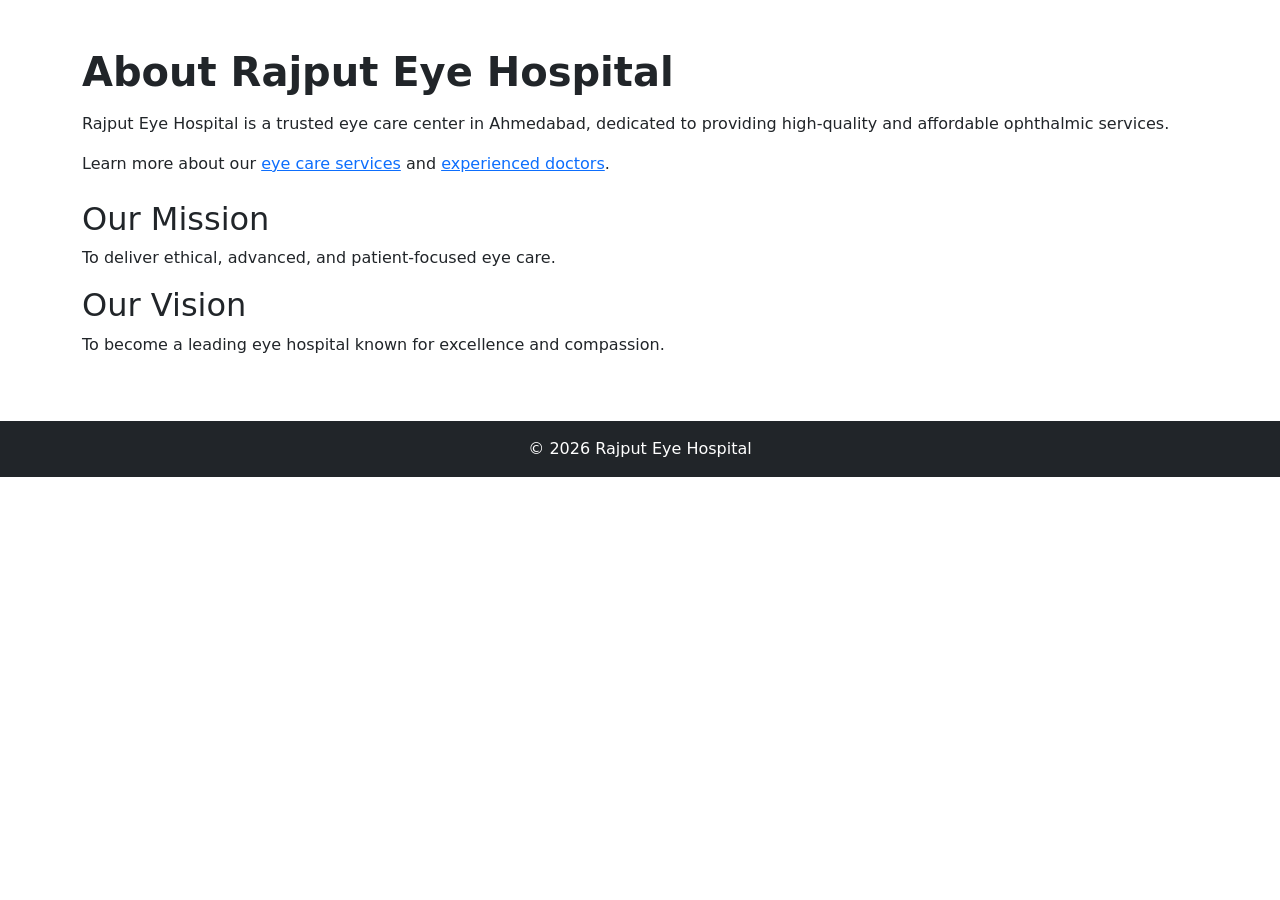
==== about.html @ c70f04df "Add files via upload" ====
<!DOCTYPE html>
<html lang="en">
<head>
  <meta charset="UTF-8">
  <title>About Us | Rajput Eye Hospital</title>
  <meta name="description" content="Learn about Rajput Eye Hospital, our mission, vision, and commitment to quality eye care in Ahmedabad.">
  <meta name="viewport" content="width=device-width, initial-scale=1.0">
  <link href="https://cdn.jsdelivr.net/npm/bootstrap@5.3.2/dist/css/bootstrap.min.css" rel="stylesheet">
</head>
<body>

<section class="container py-5">
  <h1 class="fw-bold">About Rajput Eye Hospital</h1>
  <p class="mt-3">
    Rajput Eye Hospital is a trusted eye care center in Ahmedabad, dedicated to providing
    high-quality and affordable ophthalmic services.
  </p>

  <p>
    Learn more about our <a href="services.html">eye care services</a>
    and <a href="doctors.html">experienced doctors</a>.
  </p>

  <h2 class="mt-4">Our Mission</h2>
  <p>To deliver ethical, advanced, and patient-focused eye care.</p>

  <h2 class="mt-3">Our Vision</h2>
  <p>To become a leading eye hospital known for excellence and compassion.</p>
</section>

<footer class="bg-dark text-white text-center py-3">
  © 2026 Rajput Eye Hospital
</footer>

</body>
</html>
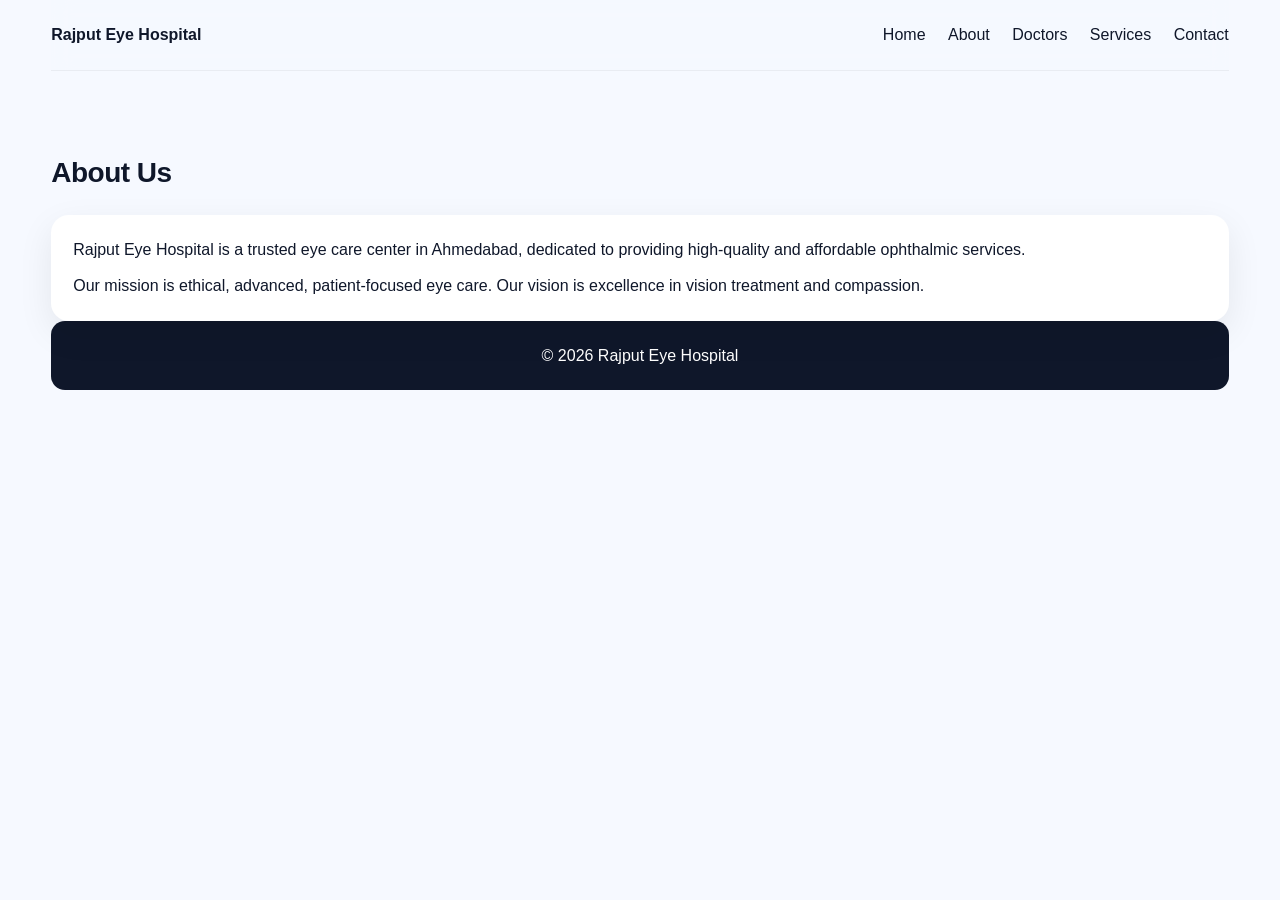
==== commit 729d0964: "Updated" ====
--- a/about.html
+++ b/about.html
@@ -1,36 +1,46 @@
 <!DOCTYPE html>
-<html lang="en">
+<html>
 <head>
-  <meta charset="UTF-8">
-  <title>About Us | Rajput Eye Hospital</title>
-  <meta name="description" content="Learn about Rajput Eye Hospital, our mission, vision, and commitment to quality eye care in Ahmedabad.">
-  <meta name="viewport" content="width=device-width, initial-scale=1.0">
-  <link href="https://cdn.jsdelivr.net/npm/bootstrap@5.3.2/dist/css/bootstrap.min.css" rel="stylesheet">
+  <title>About | Rajput Eye Hospital</title>
+  <meta name="viewport" content="width=device-width, initial-scale=1">
+  <link rel="stylesheet" href="css/style.css">
 </head>
+
 <body>
 
-<section class="container py-5">
-  <h1 class="fw-bold">About Rajput Eye Hospital</h1>
-  <p class="mt-3">
-    Rajput Eye Hospital is a trusted eye care center in Ahmedabad, dedicated to providing
-    high-quality and affordable ophthalmic services.
-  </p>
+<div class="container">
 
-  <p>
-    Learn more about our <a href="services.html">eye care services</a>
-    and <a href="doctors.html">experienced doctors</a>.
-  </p>
+  <div class="nav">
+    <div><b>Rajput Eye Hospital</b></div>
+    <div>
+      <a href="index.html">Home</a>
+      <a href="about.html">About</a>
+      <a href="doctors.html">Doctors</a>
+      <a href="services.html">Services</a>
+      <a href="contact.html">Contact</a>
+    </div>
+  </div>
 
-  <h2 class="mt-4">Our Mission</h2>
-  <p>To deliver ethical, advanced, and patient-focused eye care.</p>
+  <section class="section">
+    <h2>About Us</h2>
 
-  <h2 class="mt-3">Our Vision</h2>
-  <p>To become a leading eye hospital known for excellence and compassion.</p>
-</section>
+    <div class="card">
+      <p>
+        Rajput Eye Hospital is a trusted eye care center in Ahmedabad,
+        dedicated to providing high-quality and affordable ophthalmic services.
+      </p>
 
-<footer class="bg-dark text-white text-center py-3">
-  © 2026 Rajput Eye Hospital
-</footer>
+      <p style="margin-top:10px;">
+        Our mission is ethical, advanced, patient-focused eye care.
+        Our vision is excellence in vision treatment and compassion.
+      </p>
+    </div>
+  </section>
 
+  <footer>© 2026 Rajput Eye Hospital</footer>
+
+</div>
+
+<script src="js/script.js"></script>
 </body>
-</html>
+</html>
--- a/css/style.css
+++ b/css/style.css
@@ -0,0 +1,278 @@
+:root{
+  --primary:#2563eb;
+  --dark:#0f172a;
+  --bg:#f6f9ff;
+  --text:#0f172a;
+  --muted:#64748b;
+  --card:#fff;
+  --radius:18px;
+}
+
+*{
+  margin:0;
+  padding:0;
+  box-sizing:border-box;
+  font-family:Inter, sans-serif;
+}
+
+body{
+  background:var(--bg);
+  color:var(--text);
+  line-height:1.6;
+}
+
+/* CONTAINER */
+.container{
+  width:92%;
+  max-width:1200px;
+  margin:auto;
+}
+
+/* NAV */
+.nav{
+  display:flex;
+  justify-content:space-between;
+  align-items:center;
+  padding:22px 0;
+}
+
+.nav a{
+  margin-left:18px;
+  text-decoration:none;
+  color:var(--text);
+  font-weight:500;
+  transition:.3s;
+}
+
+.nav a:hover{
+  color:var(--primary);
+}
+
+/* HERO (ELITE STORY STYLE) */
+.hero{
+  background:linear-gradient(135deg,var(--primary),#1e3a8a);
+  color:#fff;
+  padding:120px 25px;
+  text-align:center;
+  border-radius:26px;
+  box-shadow:0 20px 60px rgba(37,99,235,0.25);
+}
+
+.hero h1{
+  font-size:52px;
+  letter-spacing:-1px;
+}
+
+.hero p{
+  margin-top:12px;
+  font-size:18px;
+  opacity:.9;
+}
+
+/* BUTTON */
+.btn{
+  display:inline-block;
+  margin-top:22px;
+  padding:12px 24px;
+  background:#fff;
+  color:var(--primary);
+  border-radius:12px;
+  text-decoration:none;
+  font-weight:600;
+  transition:.3s;
+}
+
+.btn:hover{
+  transform:scale(1.05);
+}
+
+/* SECTION */
+.section{
+  margin-top:80px;
+}
+
+.section h2{
+  font-size:28px;
+  margin-bottom:20px;
+}
+
+/* GRID */
+.grid{
+  display:grid;
+  grid-template-columns:repeat(auto-fit,minmax(260px,1fr));
+  gap:22px;
+}
+
+/* CARD */
+.card{
+  background:var(--card);
+  padding:22px;
+  border-radius:var(--radius);
+  box-shadow:0 12px 35px rgba(0,0,0,0.08);
+  transition:.3s;
+  position:relative;
+  overflow:hidden;
+}
+
+.card:hover{
+  transform:translateY(-8px);
+}
+
+.card::before{
+  content:"";
+  position:absolute;
+  top:0;
+  left:0;
+  height:3px;
+  width:0%;
+  background:var(--primary);
+  transition:.4s;
+}
+
+.card:hover::before{
+  width:100%;
+}
+
+/* TRUST SECTION */
+.trust{
+  display:grid;
+  grid-template-columns:repeat(3,1fr);
+  text-align:center;
+  margin:70px 0;
+}
+
+.trust h2{
+  color:var(--primary);
+  font-size:34px;
+}
+
+/* CTA */
+.cta{
+  background:var(--primary);
+  color:#fff;
+  text-align:center;
+  padding:90px 25px;
+  border-radius:26px;
+  margin:80px 0;
+}
+
+/* FOOTER */
+footer{
+  text-align:center;
+  padding:22px;
+  background:var(--dark);
+  color:#fff;
+  border-radius:14px;
+}
+
+/* RESPONSIVE */
+@media(max-width:768px){
+  .hero h1{font-size:30px;}
+  .trust{grid-template-columns:1fr;gap:20px;}
+  .nav{flex-direction:column;gap:10px;}
+}
+/* =========================
+   LEVEL 2 POLISH LAYER
+========================= */
+
+/* Smooth scrolling */
+html {
+  scroll-behavior: smooth;
+}
+
+/* Glass navbar upgrade */
+.nav {
+  position: sticky;
+  top: 0;
+  z-index: 999;
+  background: rgba(246, 249, 255, 0.8);
+  backdrop-filter: blur(10px);
+  border-bottom: 1px solid rgba(0,0,0,0.05);
+}
+
+/* Better hover feel */
+.card {
+  transition: all 0.35s ease;
+}
+
+.card:hover {
+  transform: translateY(-10px) scale(1.02);
+}
+
+/* Button micro interaction */
+.btn {
+  transition: all 0.3s ease;
+}
+
+.btn:active {
+  transform: scale(0.96);
+}
+
+/* Section fade-in base state */
+.section {
+  opacity: 0;
+  transform: translateY(25px);
+  transition: all 0.6s ease;
+}
+
+/* Active reveal state */
+.section.show {
+  opacity: 1;
+  transform: translateY(0);
+}
+
+/* Floating action buttons */
+.floating-btns {
+  position: fixed;
+  right: 18px;
+  bottom: 18px;
+  display: flex;
+  flex-direction: column;
+  gap: 10px;
+  z-index: 1000;
+}
+
+.float-btn {
+  width: 52px;
+  height: 52px;
+  border-radius: 50%;
+  display: flex;
+  align-items: center;
+  justify-content: center;
+  font-size: 20px;
+  color: white;
+  text-decoration: none;
+  box-shadow: 0 10px 25px rgba(0,0,0,0.15);
+  transition: 0.3s;
+}
+
+.float-btn:hover {
+  transform: scale(1.1);
+}
+
+.whatsapp {
+  background: #25D366;
+}
+
+.call {
+  background: #2563eb;
+}
+
+/* Improve typography rhythm */
+.section h2 {
+  letter-spacing: -0.5px;
+}
+
+html, body {
+  height: 100%;
+}
+
+body {
+  display: flex;
+  flex-direction: column;
+  min-height: 100vh;
+}
+
+.container {
+  flex: 1;
+}
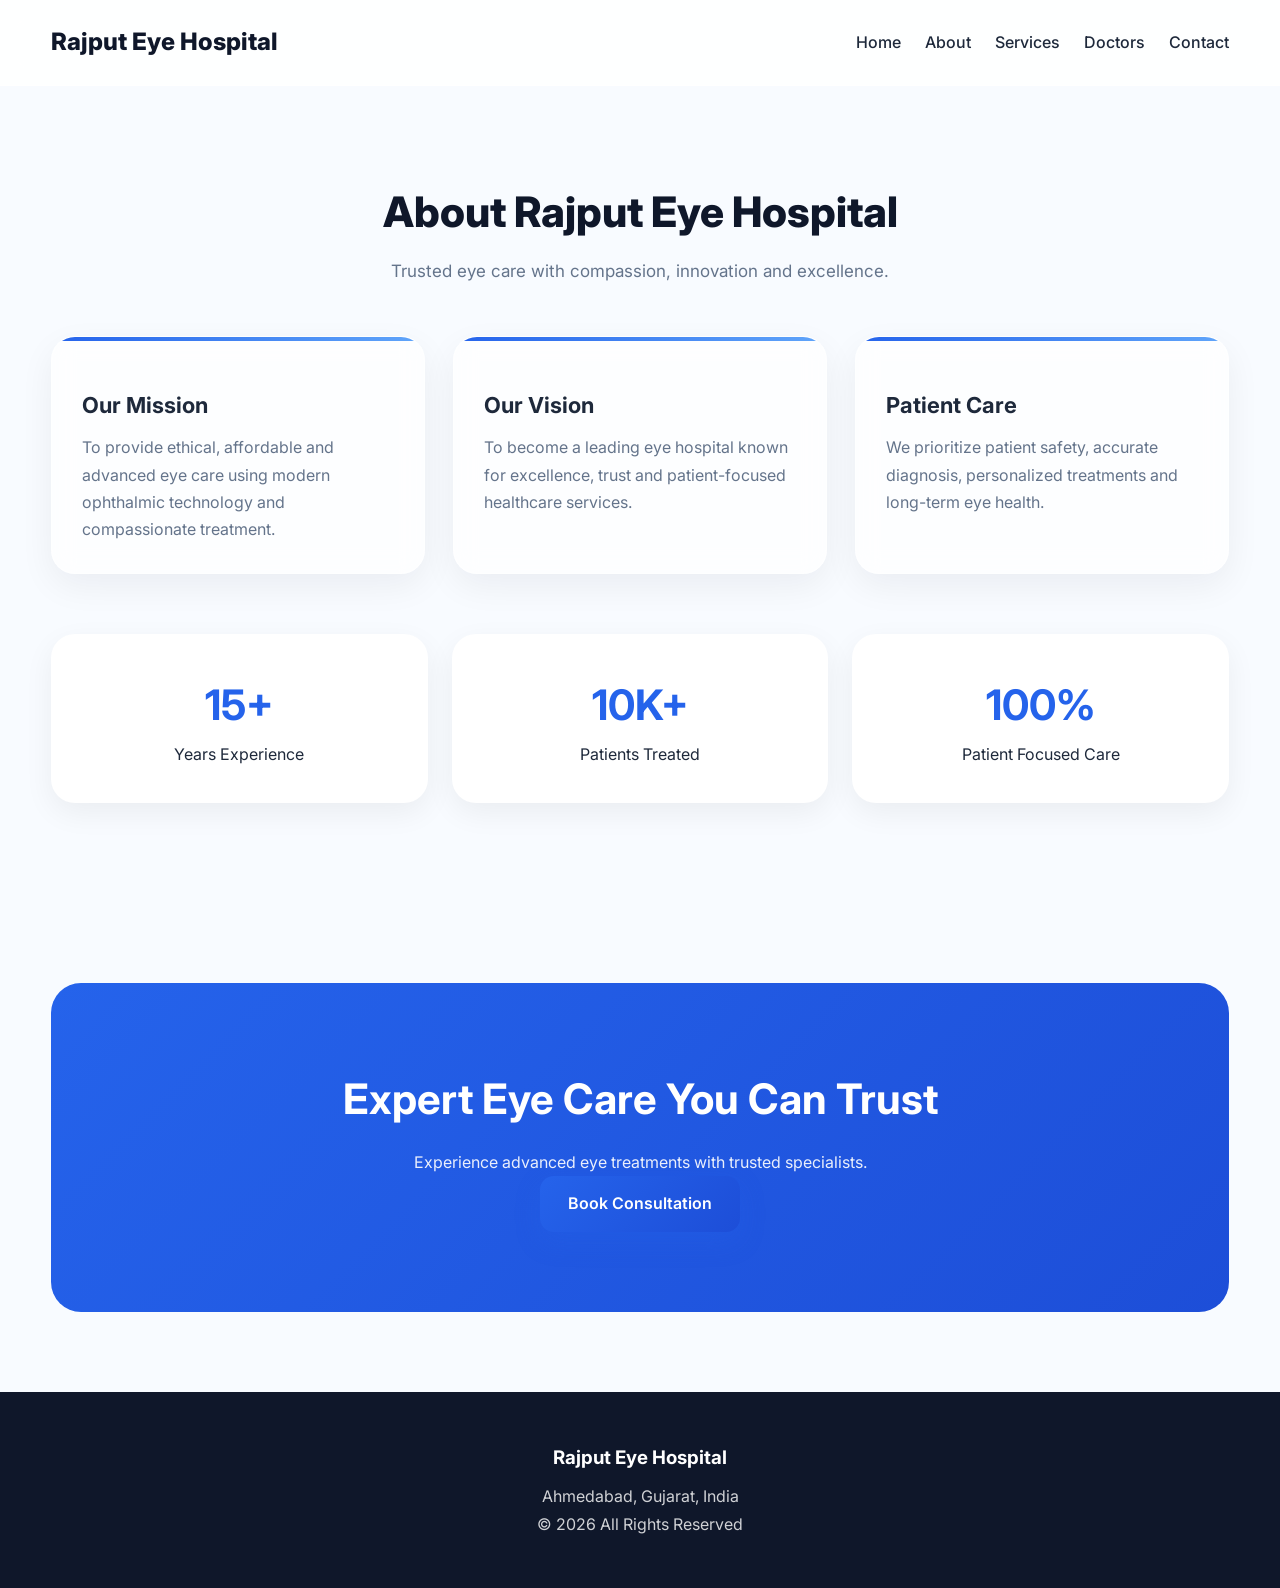
==== commit 5a604398: "Updated" ====
--- a/about.html
+++ b/about.html
@@ -1,46 +1,117 @@
 <!DOCTYPE html>
-<html>
+<html lang="en">
+
 <head>
-  <title>About | Rajput Eye Hospital</title>
-  <meta name="viewport" content="width=device-width, initial-scale=1">
+  <meta charset="UTF-8">
+  <meta name="viewport" content="width=device-width, initial-scale=1.0">
+  <title>About Us | Rajput Eye Hospital</title>
+
   <link rel="stylesheet" href="css/style.css">
+  <link rel="stylesheet" href="css/layout.css">
+  <link rel="stylesheet" href="css/components.css">
+  <link rel="stylesheet" href="css/responsive.css">
 </head>
 
 <body>
 
-<div class="container">
+<header class="navbar">
+  <div class="container nav-container">
 
-  <div class="nav">
-    <div><b>Rajput Eye Hospital</b></div>
-    <div>
+    <div class="logo">Rajput Eye Hospital</div>
+
+    <div class="nav-links">
       <a href="index.html">Home</a>
       <a href="about.html">About</a>
+      <a href="services.html">Services</a>
       <a href="doctors.html">Doctors</a>
-      <a href="services.html">Services</a>
       <a href="contact.html">Contact</a>
     </div>
+
   </div>
+</header>
+
+<main class="container">
 
   <section class="section">
-    <h2>About Us</h2>
 
-    <div class="card">
-      <p>
-        Rajput Eye Hospital is a trusted eye care center in Ahmedabad,
-        dedicated to providing high-quality and affordable ophthalmic services.
-      </p>
+    <div class="section-title">
+      <h2>About Rajput Eye Hospital</h2>
+      <p>Trusted eye care with compassion, innovation and excellence.</p>
+    </div>
 
-      <p style="margin-top:10px;">
-        Our mission is ethical, advanced, patient-focused eye care.
-        Our vision is excellence in vision treatment and compassion.
-      </p>
+    <div class="grid">
+
+      <div class="card">
+        <h3>Our Mission</h3>
+
+        <p>
+          To provide ethical, affordable and advanced eye care
+          using modern ophthalmic technology and compassionate treatment.
+        </p>
+      </div>
+
+      <div class="card">
+        <h3>Our Vision</h3>
+
+        <p>
+          To become a leading eye hospital known for excellence,
+          trust and patient-focused healthcare services.
+        </p>
+      </div>
+
+      <div class="card">
+        <h3>Patient Care</h3>
+
+        <p>
+          We prioritize patient safety, accurate diagnosis,
+          personalized treatments and long-term eye health.
+        </p>
+      </div>
+
     </div>
+
+    <div class="stats">
+
+      <div class="stat-box">
+        <h2>15+</h2>
+        <p>Years Experience</p>
+      </div>
+
+      <div class="stat-box">
+        <h2>10K+</h2>
+        <p>Patients Treated</p>
+      </div>
+
+      <div class="stat-box">
+        <h2>100%</h2>
+        <p>Patient Focused Care</p>
+      </div>
+
+    </div>
+
   </section>
 
-  <footer>© 2026 Rajput Eye Hospital</footer>
+  <section class="cta">
+    <h2>Expert Eye Care You Can Trust</h2>
 
-</div>
+    <p>
+      Experience advanced eye treatments with trusted specialists.
+    </p>
 
-<script src="js/script.js"></script>
+    <a href="contact.html" class="btn-primary">
+      Book Consultation
+    </a>
+  </section>
+
+</main>
+
+<footer>
+  <div class="footer-content">
+    <h3>Rajput Eye Hospital</h3>
+    <p>Ahmedabad, Gujarat, India</p>
+    <p>© 2026 All Rights Reserved</p>
+  </div>
+</footer>
+
 </body>
 </html>
--- a/css/style.css
+++ b/css/style.css
@@ -1,278 +1,73 @@
+@import url('https://fonts.googleapis.com/css2?family=Inter:wght@300;400;500;600;700;800&display=swap');
+
 :root{
   --primary:#2563eb;
+  --primary-dark:#1d4ed8;
   --dark:#0f172a;
-  --bg:#f6f9ff;
-  --text:#0f172a;
+  --text:#1e293b;
   --muted:#64748b;
-  --card:#fff;
-  --radius:18px;
+  --bg:#f8fbff;
+  --white:#ffffff;
+  --border:#e2e8f0;
 }
 
 *{
   margin:0;
   padding:0;
   box-sizing:border-box;
-  font-family:Inter, sans-serif;
+  font-family:'Inter',sans-serif;
+}
+
+html{
+  scroll-behavior:smooth;
 }
 
 body{
   background:var(--bg);
   color:var(--text);
-  line-height:1.6;
+  line-height:1.7;
+  min-height:100vh;
 }
 
-/* CONTAINER */
 .container{
   width:92%;
   max-width:1200px;
   margin:auto;
 }
 
-/* NAV */
-.nav{
-  display:flex;
-  justify-content:space-between;
-  align-items:center;
-  padding:22px 0;
+.section{
+  padding:90px 0;
 }
 
-.nav a{
-  margin-left:18px;
-  text-decoration:none;
-  color:var(--text);
-  font-weight:500;
-  transition:.3s;
+.section-title{
+  text-align:center;
+  margin-bottom:50px;
 }
 
-.nav a:hover{
-  color:var(--primary);
+.section-title h2{
+  font-size:42px;
+  font-weight:800;
+  color:var(--dark);
 }
 
-/* HERO (ELITE STORY STYLE) */
-.hero{
-  background:linear-gradient(135deg,var(--primary),#1e3a8a);
-  color:#fff;
-  padding:120px 25px;
-  text-align:center;
-  border-radius:26px;
-  box-shadow:0 20px 60px rgba(37,99,235,0.25);
+.section-title p{
+  color:var(--muted);
+  margin-top:10px;
+  font-size:17px;
 }
 
-.hero h1{
-  font-size:52px;
-  letter-spacing:-1px;
-}
-
-.hero p{
-  margin-top:12px;
-  font-size:18px;
-  opacity:.9;
-}
-
-/* BUTTON */
-.btn{
+.btn-primary{
   display:inline-block;
-  margin-top:22px;
-  padding:12px 24px;
-  background:#fff;
-  color:var(--primary);
-  border-radius:12px;
+  background:linear-gradient(135deg,var(--primary),var(--primary-dark));
+  color:white;
+  padding:14px 28px;
+  border-radius:14px;
   text-decoration:none;
   font-weight:600;
   transition:.3s;
+  box-shadow:0 10px 25px rgba(37,99,235,0.25);
 }
 
-.btn:hover{
-  transform:scale(1.05);
-}
-
-/* SECTION */
-.section{
-  margin-top:80px;
-}
-
-.section h2{
-  font-size:28px;
-  margin-bottom:20px;
-}
-
-/* GRID */
-.grid{
-  display:grid;
-  grid-template-columns:repeat(auto-fit,minmax(260px,1fr));
-  gap:22px;
-}
-
-/* CARD */
-.card{
-  background:var(--card);
-  padding:22px;
-  border-radius:var(--radius);
-  box-shadow:0 12px 35px rgba(0,0,0,0.08);
-  transition:.3s;
-  position:relative;
-  overflow:hidden;
-}
-
-.card:hover{
-  transform:translateY(-8px);
-}
-
-.card::before{
-  content:"";
-  position:absolute;
-  top:0;
-  left:0;
-  height:3px;
-  width:0%;
-  background:var(--primary);
-  transition:.4s;
-}
-
-.card:hover::before{
-  width:100%;
-}
-
-/* TRUST SECTION */
-.trust{
-  display:grid;
-  grid-template-columns:repeat(3,1fr);
-  text-align:center;
-  margin:70px 0;
-}
-
-.trust h2{
-  color:var(--primary);
-  font-size:34px;
-}
-
-/* CTA */
-.cta{
-  background:var(--primary);
-  color:#fff;
-  text-align:center;
-  padding:90px 25px;
-  border-radius:26px;
-  margin:80px 0;
-}
-
-/* FOOTER */
-footer{
-  text-align:center;
-  padding:22px;
-  background:var(--dark);
-  color:#fff;
-  border-radius:14px;
-}
-
-/* RESPONSIVE */
-@media(max-width:768px){
-  .hero h1{font-size:30px;}
-  .trust{grid-template-columns:1fr;gap:20px;}
-  .nav{flex-direction:column;gap:10px;}
-}
-/* =========================
-   LEVEL 2 POLISH LAYER
-========================= */
-
-/* Smooth scrolling */
-html {
-  scroll-behavior: smooth;
-}
-
-/* Glass navbar upgrade */
-.nav {
-  position: sticky;
-  top: 0;
-  z-index: 999;
-  background: rgba(246, 249, 255, 0.8);
-  backdrop-filter: blur(10px);
-  border-bottom: 1px solid rgba(0,0,0,0.05);
-}
-
-/* Better hover feel */
-.card {
-  transition: all 0.35s ease;
-}
-
-.card:hover {
-  transform: translateY(-10px) scale(1.02);
-}
-
-/* Button micro interaction */
-.btn {
-  transition: all 0.3s ease;
-}
-
-.btn:active {
-  transform: scale(0.96);
-}
-
-/* Section fade-in base state */
-.section {
-  opacity: 0;
-  transform: translateY(25px);
-  transition: all 0.6s ease;
-}
-
-/* Active reveal state */
-.section.show {
-  opacity: 1;
-  transform: translateY(0);
-}
-
-/* Floating action buttons */
-.floating-btns {
-  position: fixed;
-  right: 18px;
-  bottom: 18px;
-  display: flex;
-  flex-direction: column;
-  gap: 10px;
-  z-index: 1000;
-}
-
-.float-btn {
-  width: 52px;
-  height: 52px;
-  border-radius: 50%;
-  display: flex;
-  align-items: center;
-  justify-content: center;
-  font-size: 20px;
-  color: white;
-  text-decoration: none;
-  box-shadow: 0 10px 25px rgba(0,0,0,0.15);
-  transition: 0.3s;
-}
-
-.float-btn:hover {
-  transform: scale(1.1);
-}
-
-.whatsapp {
-  background: #25D366;
-}
-
-.call {
-  background: #2563eb;
-}
-
-/* Improve typography rhythm */
-.section h2 {
-  letter-spacing: -0.5px;
-}
-
-html, body {
-  height: 100%;
-}
-
-body {
-  display: flex;
-  flex-direction: column;
-  min-height: 100vh;
-}
-
-.container {
-  flex: 1;
+.btn-primary:hover{
+  transform:translateY(-3px);
 }
--- a/css/layout.css
+++ b/css/layout.css
@@ -0,0 +1,102 @@
+/* NAVBAR */
+
+.navbar{
+  position:sticky;
+  top:0;
+  z-index:1000;
+  background:rgba(255,255,255,0.85);
+  backdrop-filter:blur(14px);
+  border-bottom:1px solid rgba(255,255,255,0.3);
+}
+
+.nav-container{
+  display:flex;
+  justify-content:space-between;
+  align-items:center;
+  padding:22px 0;
+}
+
+.logo{
+  font-size:24px;
+  font-weight:800;
+  color:var(--dark);
+}
+
+.nav-links{
+  display:flex;
+  gap:24px;
+}
+
+.nav-links a{
+  text-decoration:none;
+  color:var(--text);
+  font-weight:500;
+  transition:.3s;
+  position:relative;
+}
+
+.nav-links a:hover{
+  color:var(--primary);
+}
+
+.nav-links a::after{
+  content:'';
+  position:absolute;
+  left:0;
+  bottom:-6px;
+  width:0%;
+  height:2px;
+  background:var(--primary);
+  transition:.3s;
+}
+
+.nav-links a:hover::after{
+  width:100%;
+}
+
+/* HERO */
+
+.hero{
+  padding:130px 20px;
+  text-align:center;
+  background:
+  linear-gradient(rgba(37,99,235,0.88),rgba(29,78,216,0.88)),
+  url('../images/hospital.jpg') center/cover;
+  border-radius:32px;
+  color:white;
+  margin-top:30px;
+  box-shadow:0 25px 70px rgba(37,99,235,0.25);
+}
+
+.hero h1{
+  font-size:62px;
+  font-weight:800;
+  line-height:1.1;
+}
+
+.hero p{
+  margin-top:20px;
+  font-size:19px;
+  opacity:.92;
+}
+
+/* FOOTER */
+
+footer{
+  background:var(--dark);
+  color:white;
+  margin-top:80px;
+  padding:50px 20px;
+}
+
+.footer-content{
+  text-align:center;
+}
+
+.footer-content h3{
+  margin-bottom:10px;
+}
+
+.footer-content p{
+  opacity:.8;
+}
--- a/css/components.css
+++ b/css/components.css
@@ -0,0 +1,193 @@
+.grid{
+  display:grid;
+  grid-template-columns:repeat(auto-fit,minmax(260px,1fr));
+  gap:28px;
+}
+
+.card{
+  background:rgba(255,255,255,0.75);
+  backdrop-filter:blur(12px);
+  border:1px solid rgba(255,255,255,0.4);
+  border-radius:24px;
+  padding:30px;
+  transition:.35s;
+  position:relative;
+  overflow:hidden;
+  box-shadow:0 12px 35px rgba(15,23,42,0.06);
+}
+
+.card:hover{
+  transform:translateY(-10px);
+  box-shadow:0 25px 50px rgba(15,23,42,0.12);
+}
+
+.card::before{
+  content:'';
+  position:absolute;
+  top:0;
+  left:0;
+  width:100%;
+  height:4px;
+  background:linear-gradient(90deg,var(--primary),#60a5fa);
+}
+
+.card h3{
+  margin-top:20px;
+  font-size:22px;
+}
+
+.card p{
+  color:var(--muted);
+  margin-top:10px;
+}
+
+.stats{
+  display:grid;
+  grid-template-columns:repeat(auto-fit,minmax(200px,1fr));
+  gap:24px;
+  margin-top:60px;
+}
+
+.stat-box{
+  background:white;
+  padding:35px;
+  border-radius:24px;
+  text-align:center;
+  box-shadow:0 10px 30px rgba(0,0,0,0.06);
+}
+
+.stat-box h2{
+  color:var(--primary);
+  font-size:42px;
+}
+
+.cta{
+  margin-top:90px;
+  background:linear-gradient(135deg,var(--primary),var(--primary-dark));
+  padding:80px 20px;
+  border-radius:30px;
+  text-align:center;
+  color:white;
+}
+
+.cta h2{
+  font-size:42px;
+}
+
+.cta p{
+  margin-top:15px;
+  opacity:.9;
+}
+
+form{
+  margin-top:40px;
+}
+
+input,textarea{
+  width:100%;
+  padding:16px;
+  margin-bottom:20px;
+  border-radius:14px;
+  border:1px solid var(--border);
+  background:white;
+  outline:none;
+}
+
+textarea{
+  height:150px;
+}
+
+/* PREMIUM SECTION SPACING */
+
+.section{
+  position:relative;
+}
+
+/* PREMIUM CARD ICON */
+
+.icon-circle{
+  width:70px;
+  height:70px;
+  border-radius:20px;
+  display:flex;
+  align-items:center;
+  justify-content:center;
+  background:linear-gradient(135deg,#dbeafe,#eff6ff);
+  margin-bottom:20px;
+  font-size:28px;
+  color:var(--primary);
+}
+
+/* PREMIUM BADGE */
+
+.badge{
+  display:inline-block;
+  background:#eff6ff;
+  color:var(--primary);
+  padding:8px 14px;
+  border-radius:30px;
+  font-size:14px;
+  font-weight:600;
+  margin-bottom:18px;
+}
+
+/* CARD HOVER IMPROVEMENT */
+
+.card:hover h3{
+  color:var(--primary);
+}
+
+/* TESTIMONIAL */
+
+.testimonial{
+  font-style:italic;
+  color:var(--muted);
+}
+
+/* PREMIUM DOCTOR IMAGE */
+
+.doctor-image{
+  width:100%;
+  height:340px;
+  object-fit:cover;
+  border-radius:20px;
+}
+
+/* FLOATING CONTACT BUTTON */
+
+.floating-contact{
+  position:fixed;
+  bottom:24px;
+  right:24px;
+  width:65px;
+  height:65px;
+  border-radius:50%;
+  background:linear-gradient(135deg,var(--primary),var(--primary-dark));
+  display:flex;
+  justify-content:center;
+  align-items:center;
+  color:white;
+  font-size:28px;
+  text-decoration:none;
+  z-index:1000;
+  box-shadow:0 15px 35px rgba(37,99,235,0.3);
+  transition:.3s;
+}
+
+.floating-contact:hover{
+  transform:translateY(-5px);
+}
+
+/* MAP SECTION */
+
+.map-wrapper{
+  border-radius:28px;
+  overflow:hidden;
+  box-shadow:0 20px 60px rgba(0,0,0,.08);
+  margin-top:40px;
+  border:1px solid rgba(255,255,255,.5);
+}
+
+.map-wrapper iframe{
+  display:block;
+}
--- a/css/responsive.css
+++ b/css/responsive.css
@@ -0,0 +1,29 @@
+@media(max-width:768px){
+
+  .nav-container{
+    flex-direction:column;
+    gap:18px;
+  }
+
+  .nav-links{
+    flex-wrap:wrap;
+    justify-content:center;
+  }
+
+  .hero{
+    padding:90px 20px;
+  }
+
+  .hero h1{
+    font-size:38px;
+  }
+
+  .section-title h2{
+    font-size:32px;
+  }
+
+  .cta h2{
+    font-size:30px;
+  }
+
+}
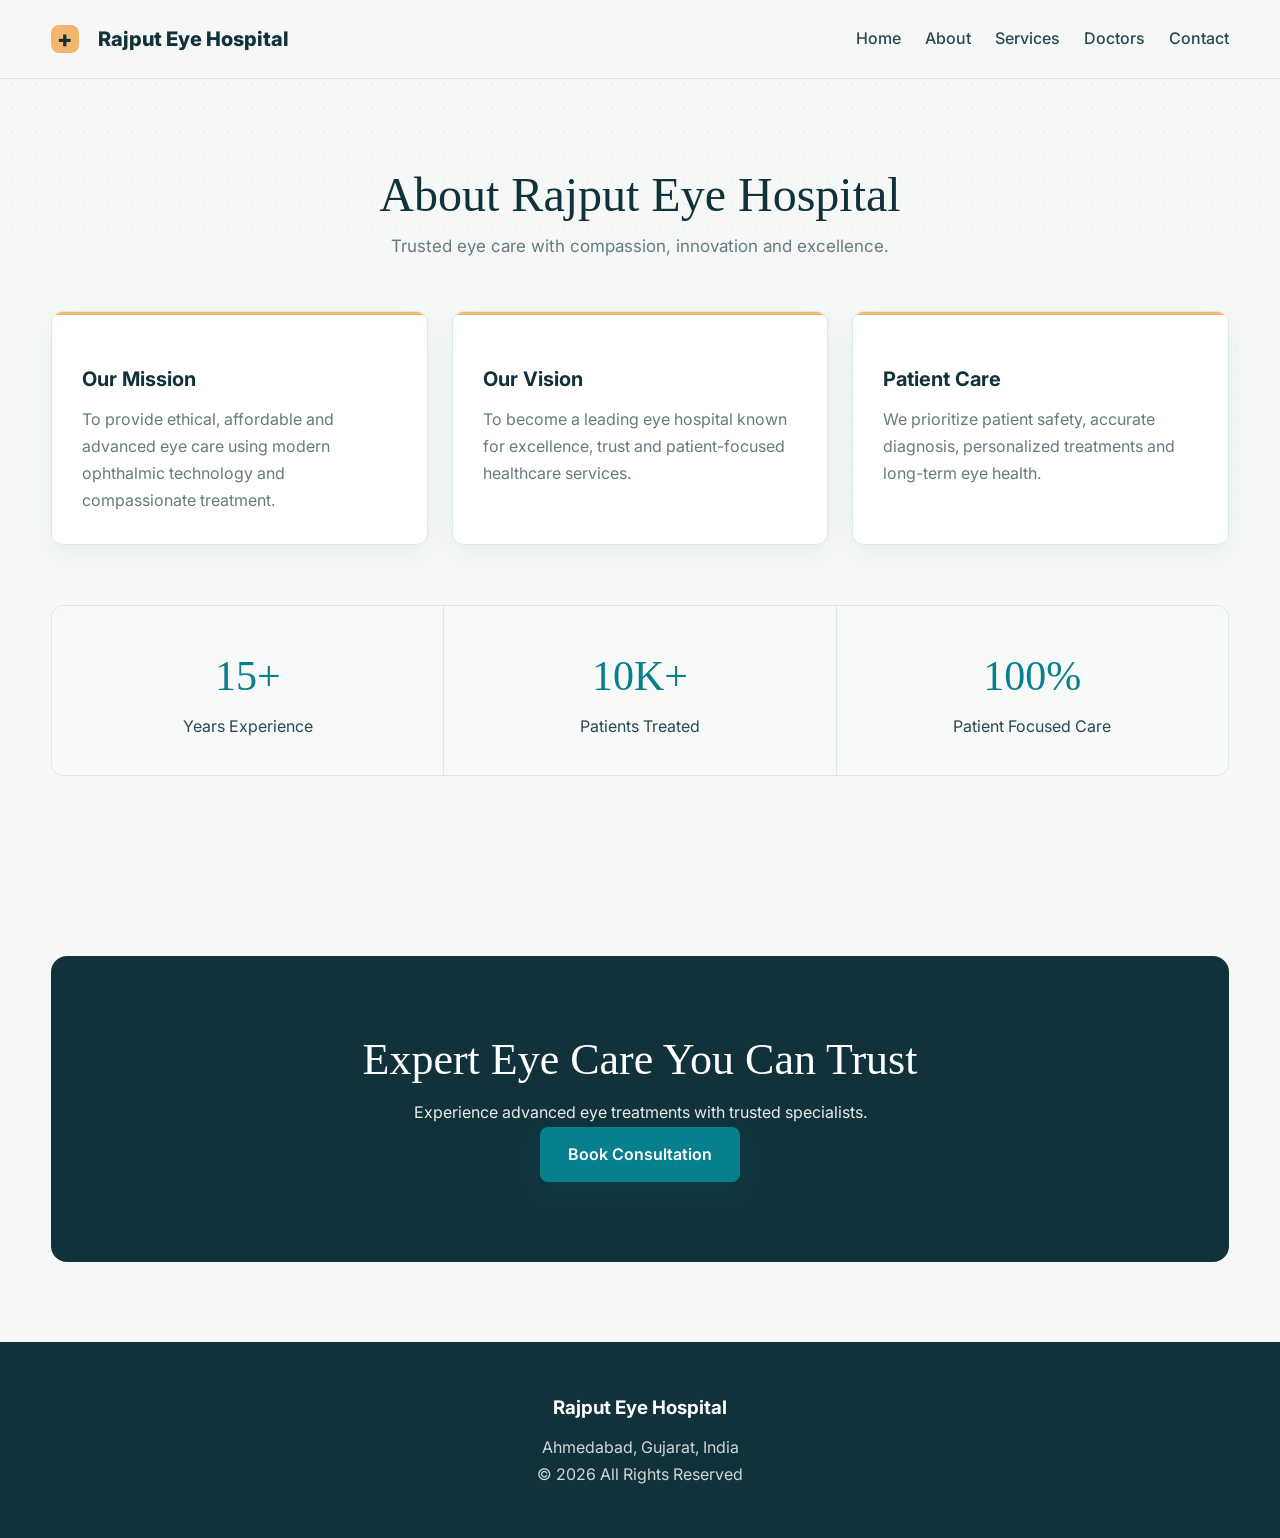
==== commit 0d1d74af: "Design update" ====
--- a/about.html
+++ b/about.html
@@ -5,11 +5,14 @@
   <meta charset="UTF-8">
   <meta name="viewport" content="width=device-width, initial-scale=1.0">
   <title>About Us | Rajput Eye Hospital</title>
+  <meta name="description" content="Learn about Rajput Eye Hospital's patient-focused approach to specialist eye care in Ahmedabad.">
+  <meta name="referrer" content="strict-origin-when-cross-origin">
 
   <link rel="stylesheet" href="css/style.css">
   <link rel="stylesheet" href="css/layout.css">
   <link rel="stylesheet" href="css/components.css">
   <link rel="stylesheet" href="css/responsive.css">
+  <link rel="stylesheet" href="https://cdnjs.cloudflare.com/ajax/libs/font-awesome/6.5.1/css/all.min.css">
 </head>
 
 <body>
@@ -20,11 +23,11 @@
     <div class="logo">Rajput Eye Hospital</div>
 
     <div class="nav-links">
-      <a href="index.html">Home</a>
-      <a href="about.html">About</a>
-      <a href="services.html">Services</a>
-      <a href="doctors.html">Doctors</a>
-      <a href="contact.html">Contact</a>
+      <a href="index.html#home">Home</a>
+      <a href="index.html#about">About</a>
+      <a href="index.html#services">Services</a>
+      <a href="index.html#doctors">Doctors</a>
+      <a href="index.html#contact">Contact</a>
     </div>
 
   </div>
@@ -113,5 +116,6 @@
   </div>
 </footer>
 
+<script src="js/script.js" defer></script>
 </body>
 </html>
--- a/css/responsive.css
+++ b/css/responsive.css
@@ -26,4 +26,32 @@
     font-size:30px;
   }
 
-}+}
+
+/* Shared refreshed visual system */
+:root{--primary:#087f8c;--primary-dark:#05616b;--accent:#f2b66d;--dark:#12323b;--text:#294850;--muted:#657b80;--bg:#f5f8f6;--border:#dce8e5;--soft:#e8f2ef}
+*{font-family:'Manrope','Inter',sans-serif}
+body{background:var(--bg);color:var(--text)}
+body::before{content:"";position:fixed;inset:0;pointer-events:none;opacity:.35;background-image:radial-gradient(#c9ddd8 1px,transparent 1px);background-size:24px 24px;mask-image:linear-gradient(to bottom,black,transparent 70%);z-index:-1}
+.logo{display:flex;align-items:center;font-size:20px;color:var(--dark)}
+.logo::before{content:'+';display:inline-grid;place-items:center;width:28px;height:28px;margin-right:9px;border-radius:8px;background:var(--accent);color:var(--dark);font-size:23px;line-height:1}
+.navbar{background:rgba(245,248,246,.92);border-bottom:1px solid var(--border)}
+.nav-links a[aria-current="page"]{color:var(--primary);font-weight:800}
+.section-title h2,.cta h2{font-family:'DM Serif Display',serif;font-weight:400;line-height:1.1}
+.section-title h2{font-size:48px;color:var(--dark)}
+.hero{position:relative;overflow:hidden;text-align:left;padding:96px clamp(24px,7vw,90px);border-radius:18px;background:linear-gradient(100deg,rgba(9,61,69,.96),rgba(9,61,69,.62)),url('../images/hospital.jpg') center/cover;box-shadow:0 28px 65px rgba(18,50,59,.18)}
+.hero h1{max-width:700px;font-family:'DM Serif Display',serif;font-size:clamp(44px,6vw,76px);font-weight:400;line-height:1.03}.hero p{max-width:620px;margin:24px 0 30px;font-size:18px}.hero .btn-primary{background:var(--accent);color:var(--dark);box-shadow:none}
+.btn-primary{background:var(--primary);border-radius:8px;box-shadow:0 10px 25px rgba(8,127,140,.18)}.btn-primary:hover{background:var(--primary-dark);transform:translateY(-2px)}
+.grid{gap:24px}.card{background:rgba(255,255,255,.9);border:1px solid var(--border);border-radius:12px;box-shadow:0 10px 28px rgba(18,50,59,.06);padding:30px}.card::before{height:3px;background:var(--accent)}.card:hover{transform:translateY(-5px);box-shadow:0 18px 36px rgba(18,50,59,.11)}.card h3{color:var(--dark);font-size:20px}.card:hover h3{color:var(--primary)}
+.icon-circle{width:58px;height:58px;border-radius:12px;background:var(--soft);color:var(--primary);font-size:23px}.badge{background:var(--soft);color:var(--primary);border-radius:5px;padding:6px 10px;font-size:11px;text-transform:uppercase}
+.stats{gap:1px;background:var(--border);border:1px solid var(--border);border-radius:12px;overflow:hidden}.stat-box{border-radius:0;background:rgba(255,255,255,.78);box-shadow:none}.stat-box h2{font-family:'DM Serif Display',serif;font-weight:400;color:var(--primary)}
+.cta{border-radius:16px;background:var(--dark)}.cta h2{font-size:44px}.map-wrapper{border-radius:12px;border:1px solid var(--border)}
+input,textarea,select{font:inherit;color:var(--text);border-radius:8px;border:1px solid var(--border);background:#fbfdfc}input:focus,textarea:focus,select:focus{border-color:var(--primary);box-shadow:0 0 0 3px rgba(8,127,140,.12);outline:none}.form-label{display:block;margin:0 0 7px;font-size:13px;font-weight:700;color:var(--dark)}.form-note{color:var(--muted);font-size:12px}.form-status{margin-top:16px;color:var(--primary);font-weight:700}
+.floating-contact{width:54px;height:54px;border-radius:10px;background:var(--primary)}
+a:focus-visible,button:focus-visible,input:focus-visible,textarea:focus-visible,select:focus-visible{outline:3px solid var(--accent);outline-offset:3px}
+.trust-strip{display:grid;grid-template-columns:repeat(3,1fr);gap:1px;margin:18px 0 0;background:var(--border);border:1px solid var(--border);border-radius:12px;overflow:hidden}.trust-item{padding:20px;background:rgba(255,255,255,.78)}.trust-item strong{display:block;color:var(--dark);font-size:15px}.trust-item span{display:block;color:var(--muted);font-size:13px}
+.page-header{padding:74px 0 10px}.page-header h1{font-family:'DM Serif Display',serif;color:var(--dark);font-size:clamp(42px,6vw,64px);font-weight:400;line-height:1.05}.page-header p{max-width:620px;margin-top:14px;color:var(--muted);font-size:17px}.section[id]{scroll-margin-top:92px}
+.logo{text-decoration:none;gap:10px}.logo-mark{display:inline-grid;place-items:center;width:34px;height:34px;border-radius:10px;background:var(--primary);color:#fff;font-size:15px}.nav-cta{display:inline-flex!important;align-items:center;gap:7px;background:var(--primary);color:#fff!important;padding:9px 13px;border-radius:7px;font-size:12px!important}.nav-cta::after{display:none}.hero{min-height:560px;display:flex;flex-direction:column;justify-content:center}.hero-actions{display:flex;align-items:center;gap:12px;flex-wrap:wrap}.hero-phone{margin-top:22px;font-size:13px;color:rgba(255,255,255,.82)}.hero-phone a{color:#fff;font-weight:800}.hero-phone span{margin:0 6px;color:rgba(255,255,255,.55)}.btn-secondary{display:inline-block;border:1px solid rgba(255,255,255,.55);border-radius:8px;padding:12px 22px;color:#fff;text-decoration:none;font-weight:800}.btn-secondary:hover{background:rgba(255,255,255,.12)}.trust-item strong{display:flex;align-items:center;gap:8px}.trust-item i{color:var(--primary)}.feature-card{min-height:210px}.doctor-card{display:flex;flex-direction:column}.doctor-card .btn-card{margin-top:auto}.btn-card{border:0;background:transparent;color:var(--primary);font:inherit;font-size:13px;font-weight:800;text-align:left;padding:16px 0 0;cursor:pointer}.btn-card:hover{color:var(--primary-dark)}.btn-card i{margin-left:5px}.split-section{display:grid;grid-template-columns:1.1fr .9fr;gap:60px;align-items:center}.split-section h2{font-family:'DM Serif Display',serif;color:var(--dark);font-size:clamp(38px,5vw,56px);font-weight:400;line-height:1.08;margin:12px 0 18px}.split-section>div>p{color:var(--muted);max-width:560px}.check-list{list-style:none;padding:0;margin:24px 0 0}.check-list li{display:flex;gap:12px;align-items:flex-start;margin:14px 0;color:var(--dark);font-weight:700}.check-list i{color:var(--primary);margin-top:5px}.technology-panel{display:grid;gap:12px;background:var(--dark);padding:20px;border-radius:16px;box-shadow:0 20px 45px rgba(18,50,59,.15)}.technology-panel div{display:grid;grid-template-columns:42px 1fr;column-gap:12px;align-items:center;padding:18px;border:1px solid rgba(255,255,255,.12);border-radius:10px}.technology-panel i{grid-row:span 2;color:var(--accent);font-size:22px}.technology-panel strong{color:#fff}.technology-panel span{color:rgba(255,255,255,.62);font-size:13px}.directions-link{display:inline-flex;align-items:center;gap:7px;color:var(--primary);font-weight:800;font-size:13px;text-decoration:none}.contact-grid .card>p{margin-top:16px}.faq-list{max-width:820px;margin:0 auto}.faq-list details{border-top:1px solid var(--border);padding:22px 0}.faq-list details:last-child{border-bottom:1px solid var(--border)}.faq-list summary{cursor:pointer;list-style:none;color:var(--dark);font-size:17px;font-weight:800;display:flex;justify-content:space-between;gap:20px}.faq-list summary::-webkit-details-marker{display:none}.faq-list summary::after{content:'+';color:var(--primary);font-size:24px;font-weight:400}.faq-list details[open] summary::after{content:'-'} .faq-list details p{max-width:720px;color:var(--muted);margin:12px 30px 0 0}.modal-backdrop{position:fixed;inset:0;z-index:2000;display:grid;place-items:center;padding:20px;background:rgba(18,50,59,.64);backdrop-filter:blur(8px)}.modal-backdrop[hidden]{display:none}.booking-modal{position:relative;width:min(100%,560px);max-height:calc(100vh - 40px);overflow:auto;border-radius:16px;background:#fff;padding:38px;box-shadow:0 30px 80px rgba(0,0,0,.25)}.modal-close{position:absolute;top:16px;right:16px;width:36px;height:36px;border:1px solid var(--border);border-radius:8px;background:#fff;color:var(--dark);cursor:pointer}.booking-progress{display:flex;gap:7px;margin:0 0 28px}.booking-progress span{height:4px;flex:1;border-radius:4px;background:var(--border)}.booking-progress span.is-active{background:var(--primary)}.booking-step h2{font-family:'DM Serif Display',serif;color:var(--dark);font-size:38px;font-weight:400;line-height:1.1;margin:10px 0}.modal-intro{color:var(--muted);margin-bottom:24px}.modal-next{margin-top:8px}.modal-actions{display:flex;justify-content:space-between;align-items:center;margin-top:12px}.btn-text{border:0;background:transparent;color:var(--primary);font:inherit;font-weight:800;cursor:pointer;padding:12px 0}.slot-options{display:grid;gap:12px;margin-bottom:16px}.slot-option{display:flex;align-items:center;gap:12px;border:1px solid var(--border);border-radius:9px;padding:16px;cursor:pointer}.slot-option:has(input:checked){border-color:var(--primary);background:var(--soft)}.slot-option input{width:auto;margin:0}.slot-option span{display:grid;gap:2px}.slot-option small{color:var(--muted)}.success-icon{display:grid;place-items:center;width:58px;height:58px;border-radius:50%;background:var(--soft);color:var(--primary);font-size:24px}.booking-success .btn-primary{margin-top:18px}
+.clinic-status{display:flex;align-items:center;gap:8px;margin-top:18px;width:fit-content;padding:8px 12px;border:1px solid rgba(255,255,255,.2);border-radius:999px;background:rgba(0,0,0,.16);font-size:12px}.clinic-status strong{color:#fff}.clinic-status>span:last-child{color:rgba(255,255,255,.68)}.status-dot{width:8px;height:8px;border-radius:50%;background:#f2b66d;box-shadow:0 0 0 4px rgba(242,182,109,.14)}.status-dot.is-open{background:#76d5a4;box-shadow:0 0 0 4px rgba(118,213,164,.16)}.whatsapp-link{display:flex;align-items:center;justify-content:center;gap:8px;margin-top:14px;color:#168b55;font-weight:800;text-decoration:none}.mobile-action-bar{display:none}
+@media(max-width:768px){.nav-container{padding:16px 0;flex-wrap:wrap}.nav-links{display:none;width:100%;padding-top:12px;flex-direction:column;gap:14px}.nav-links.is-open{display:flex}.menu-toggle{display:block;margin-left:auto;border:1px solid var(--border);border-radius:7px;padding:8px 11px;background:#fff;color:var(--dark);font:inherit;font-weight:700;cursor:pointer}.trust-strip{grid-template-columns:1fr}.hero{padding:70px 24px 85px;min-height:520px}.hero p{font-size:16px}.hero-phone{line-height:1.9}.hero-phone span{display:none}.hero-phone a{display:inline-block;margin-right:8px}.clinic-status{align-items:flex-start;flex-wrap:wrap;border-radius:12px}.clinic-status>span:last-child{flex-basis:100%;margin-left:16px}.section{padding:65px 0}.section-title h2{font-size:38px}.cta h2{font-size:36px}.split-section{grid-template-columns:1fr;gap:28px}.booking-modal{padding:30px 22px}.booking-modal h2{font-size:34px}.modal-backdrop{padding:12px}.contact-grid .card{min-width:0}.mobile-action-bar{position:fixed;display:grid;grid-template-columns:repeat(3,1fr);left:10px;right:10px;bottom:10px;z-index:1100;padding:7px;border:1px solid var(--border);border-radius:12px;background:rgba(255,255,255,.95);box-shadow:0 12px 35px rgba(18,50,59,.2);backdrop-filter:blur(12px)}.mobile-action-bar a,.mobile-action-bar button{display:flex;flex-direction:column;align-items:center;gap:3px;border:0;background:transparent;color:var(--dark);font:inherit;font-size:11px;font-weight:800;text-decoration:none;padding:6px;cursor:pointer}.mobile-action-bar a:first-child i,.mobile-action-bar button i{color:var(--primary)}.mobile-action-bar a:last-child i{color:#168b55}.mobile-action-bar i{font-size:17px}.floating-contact{bottom:82px}}
+@media(min-width:769px){.menu-toggle{display:none}}
